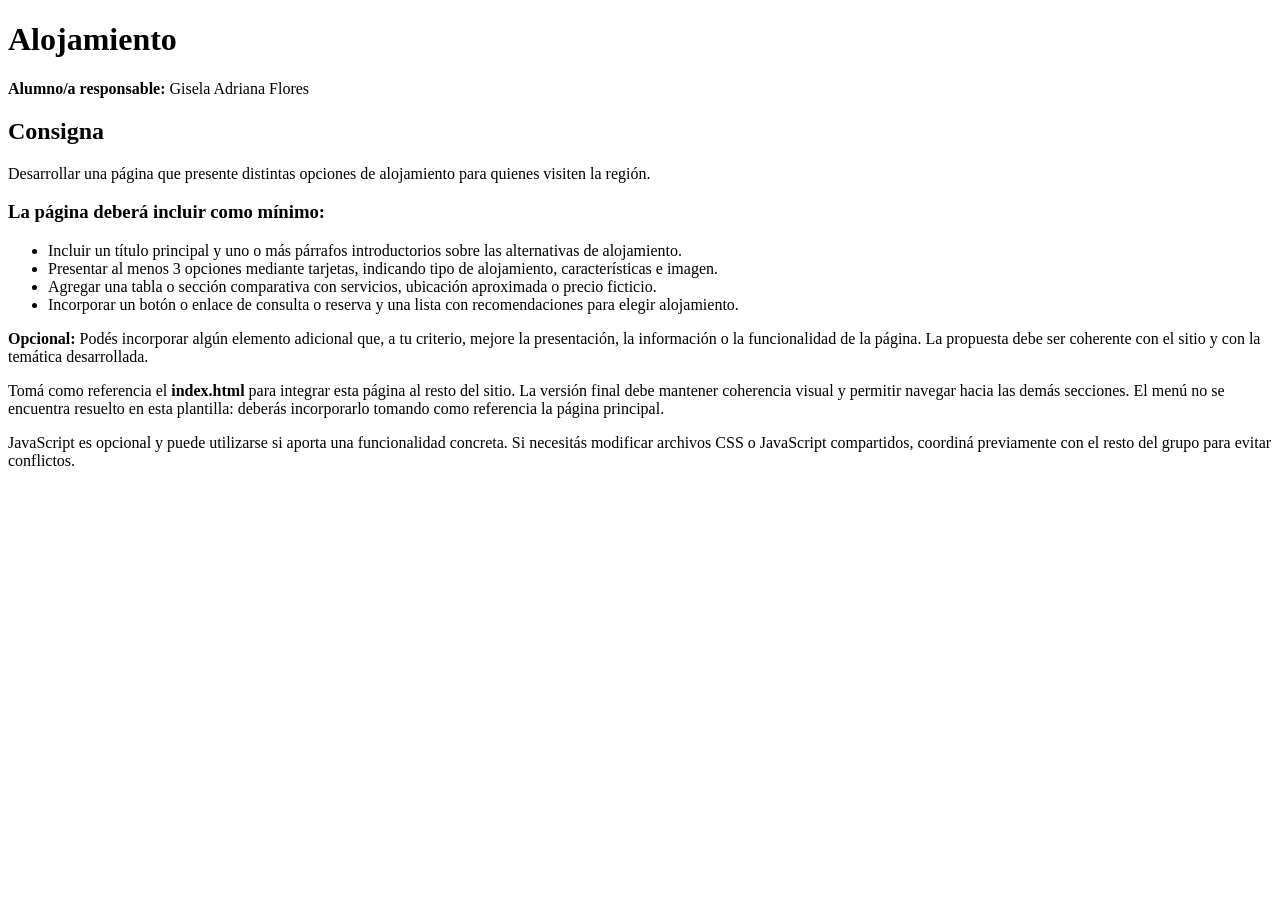
==== paginas/alojamiento.html @ 5b87d562 "Proyecto base turismo" ====
<!doctype html>
<html lang="es">
<head>
  <meta charset="utf-8">
  <meta name="viewport" content="width=device-width, initial-scale=1">
  <title>Alojamiento | Explora Patagonia</title>
</head>
<body>

  <h1>Alojamiento</h1>

  <p><strong>Alumno/a responsable:</strong> Gisela Adriana Flores</p>

  <h2>Consigna</h2>

  <p>Desarrollar una página que presente distintas opciones de alojamiento para quienes visiten la región.</p>

  <h3>La página deberá incluir como mínimo:</h3>

  <ul>
        <li>Incluir un título principal y uno o más párrafos introductorios sobre las alternativas de alojamiento.</li>
        <li>Presentar al menos 3 opciones mediante tarjetas, indicando tipo de alojamiento, características e imagen.</li>
        <li>Agregar una tabla o sección comparativa con servicios, ubicación aproximada o precio ficticio.</li>
        <li>Incorporar un botón o enlace de consulta o reserva y una lista con recomendaciones para elegir alojamiento.</li>
  </ul>

  <p>
    <strong>Opcional:</strong> Podés incorporar algún elemento adicional que, a tu criterio,
    mejore la presentación, la información o la funcionalidad de la página.
    La propuesta debe ser coherente con el sitio y con la temática desarrollada.
  </p>

  <p>
    Tomá como referencia el <strong>index.html</strong> para integrar esta página al resto del sitio.
    La versión final debe mantener coherencia visual y permitir navegar hacia las demás secciones.
    El menú no se encuentra resuelto en esta plantilla: deberás incorporarlo tomando como referencia
    la página principal.
  </p>

  <p>
    JavaScript es opcional y puede utilizarse si aporta una funcionalidad concreta.
    Si necesitás modificar archivos CSS o JavaScript compartidos, coordiná previamente con el resto del grupo
    para evitar conflictos.
  </p>

</body>
</html>
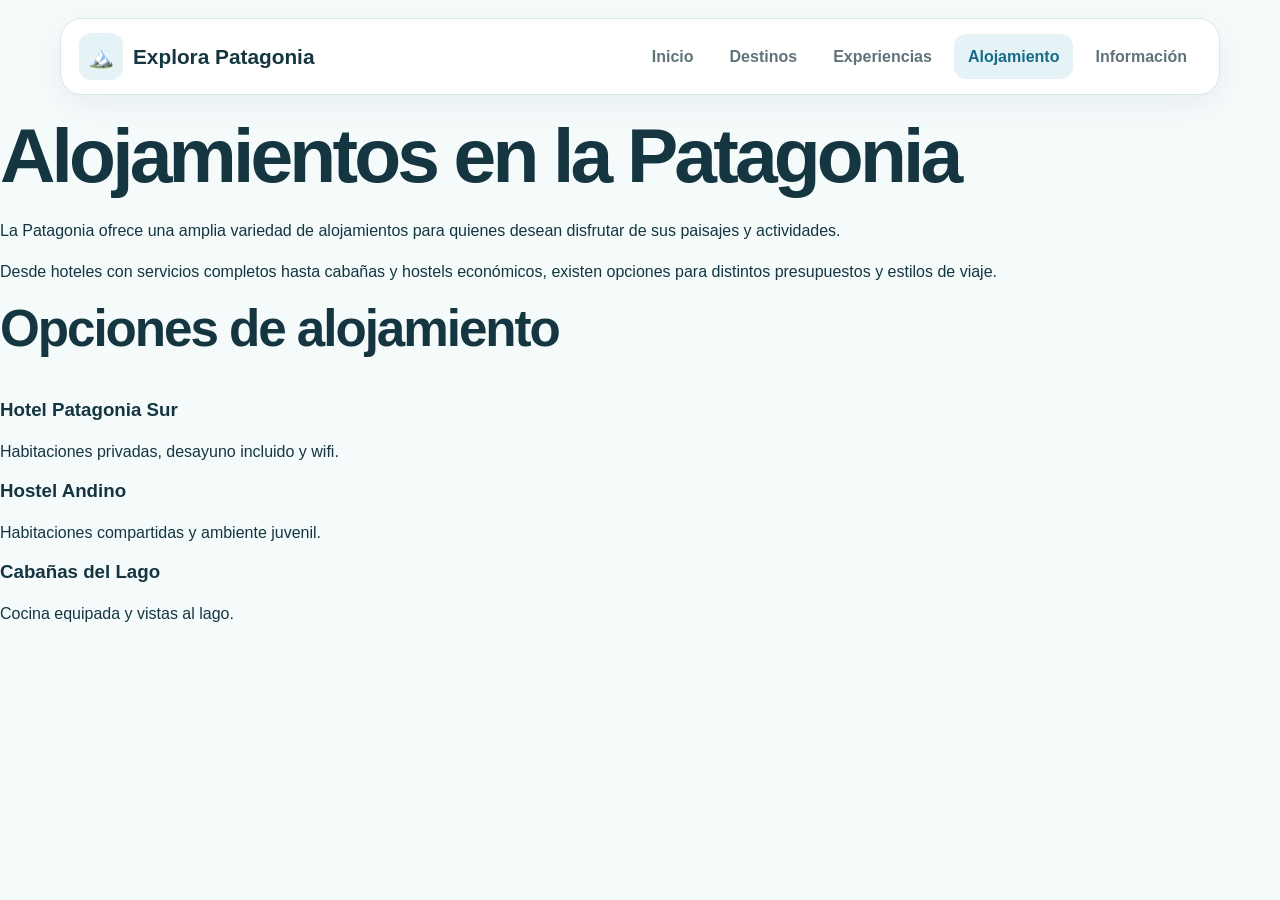
==== commit ecd43739: "Update alojamiento.html" ====
--- a/paginas/alojamiento.html
+++ b/paginas/alojamiento.html
@@ -4,44 +4,65 @@
   <meta charset="utf-8">
   <meta name="viewport" content="width=device-width, initial-scale=1">
   <title>Alojamiento | Explora Patagonia</title>
+
+  <link rel="stylesheet" href="../css/estilos.css">
 </head>
+
 <body>
 
-  <h1>Alojamiento</h1>
+  <header class="topbar">
+  <a class="logo" href="../index.html">
+    <span>🏔️</span> Explora Patagonia
+  </a>
 
-  <p><strong>Alumno/a responsable:</strong> Gisela Adriana Flores</p>
+  <button id="menuBtn" class="menuBtn" aria-label="Abrir menú">☰</button>
 
-  <h2>Consigna</h2>
+  <nav id="menu" class="menu">
+    <a href="../index.html">Inicio</a>
+    <a href="destinos.html">Destinos</a>
+    <a href="experiencias.html">Experiencias</a>
+    <a class="activo" href="alojamiento.html">Alojamiento</a>
+    <a href="informacion.html">Información</a>
+  </nav>
+</header>
 
-  <p>Desarrollar una página que presente distintas opciones de alojamiento para quienes visiten la región.</p>
+<main>
 
-  <h3>La página deberá incluir como mínimo:</h3>
-
-  <ul>
-        <li>Incluir un título principal y uno o más párrafos introductorios sobre las alternativas de alojamiento.</li>
-        <li>Presentar al menos 3 opciones mediante tarjetas, indicando tipo de alojamiento, características e imagen.</li>
-        <li>Agregar una tabla o sección comparativa con servicios, ubicación aproximada o precio ficticio.</li>
-        <li>Incorporar un botón o enlace de consulta o reserva y una lista con recomendaciones para elegir alojamiento.</li>
-  </ul>
+  <h1>Alojamientos en la Patagonia</h1>
 
   <p>
-    <strong>Opcional:</strong> Podés incorporar algún elemento adicional que, a tu criterio,
-    mejore la presentación, la información o la funcionalidad de la página.
-    La propuesta debe ser coherente con el sitio y con la temática desarrollada.
+    La Patagonia ofrece una amplia variedad de alojamientos para quienes desean
+    disfrutar de sus paisajes y actividades.
   </p>
 
   <p>
-    Tomá como referencia el <strong>index.html</strong> para integrar esta página al resto del sitio.
-    La versión final debe mantener coherencia visual y permitir navegar hacia las demás secciones.
-    El menú no se encuentra resuelto en esta plantilla: deberás incorporarlo tomando como referencia
-    la página principal.
+    Desde hoteles con servicios completos hasta cabañas y hostels económicos,
+    existen opciones para distintos presupuestos y estilos de viaje.
   </p>
 
-  <p>
-    JavaScript es opcional y puede utilizarse si aporta una funcionalidad concreta.
-    Si necesitás modificar archivos CSS o JavaScript compartidos, coordiná previamente con el resto del grupo
-    para evitar conflictos.
-  </p>
+  <section>
+    <h2>Opciones de alojamiento</h2>
 
+    <article>
+      <h3>Hotel Patagonia Sur</h3>
+      <p>Habitaciones privadas, desayuno incluido y wifi.</p>
+    </article>
+
+    <article>
+      <h3>Hostel Andino</h3>
+      <p>Habitaciones compartidas y ambiente juvenil.</p>
+    </article>
+ 
+
+    <article>
+      <h3>Cabañas del Lago</h3>
+      <p>Cocina equipada y vistas al lago.</p>
+    </article>
+ </section>
+    
+
+</main>
+
+<script src="../js/script.js"></script>
 </body>
 </html>
--- a/css/estilos.css
+++ b/css/estilos.css
@@ -0,0 +1,23 @@
+*{box-sizing:border-box}html{scroll-behavior:smooth}
+:root{--azul:#176b87;--oscuro:#153640;--texto:#60737a;--fondo:#f5fafb;--blanco:#fff;--borde:#d9e8ec;--suave:#e6f3f6;--sombra:0 18px 45px rgba(21,54,64,.10)}
+body{margin:0;font-family:Arial,Helvetica,sans-serif;background:var(--fondo);color:var(--oscuro);line-height:1.6}
+a{text-decoration:none;color:inherit}.contenedor{width:min(1160px,calc(100% - 32px));margin:auto}
+.topbar{width:min(1160px,calc(100% - 32px));margin:18px auto;display:flex;align-items:center;justify-content:space-between;gap:24px;padding:14px 18px;background:#fff;border:1px solid var(--borde);border-radius:22px;position:sticky;top:12px;z-index:10;box-shadow:0 10px 30px rgba(21,54,64,.06)}
+.logo{font-size:1.3rem;font-weight:800;display:flex;gap:10px;align-items:center}.logo span{background:var(--suave);padding:7px 9px;border-radius:12px}
+.menu{display:flex;gap:8px}.menu a{padding:10px 14px;border-radius:12px;color:var(--texto);font-weight:700}.menu a:hover,.menu .activo{background:var(--suave);color:var(--azul)}
+.menuBtn{display:none;border:0;background:var(--suave);font-size:1.35rem;width:44px;height:44px;border-radius:12px;cursor:pointer}
+.hero{display:grid;grid-template-columns:1.05fr .95fr;gap:48px;align-items:center;min-height:530px;padding:40px 0}
+.tag{display:inline-block;background:var(--suave);color:var(--azul);font-weight:800;font-size:.82rem;text-transform:uppercase;letter-spacing:.06em;padding:7px 11px;border-radius:999px}
+h1,h2,h3{line-height:1.1;margin-top:0}h1{font-size:clamp(2.6rem,6vw,5rem);letter-spacing:-.05em;margin:14px 0 20px}h2{font-size:clamp(2rem,4vw,3.2rem);letter-spacing:-.04em}
+.lead,.titulo p,.card p,.footer p,.texto{color:var(--texto)}.lead{font-size:1.08rem;max-width:680px}
+.acciones{display:flex;gap:12px;flex-wrap:wrap;margin-top:28px}.btn{display:inline-block;border:0;border-radius:14px;padding:13px 18px;font-weight:800;cursor:pointer;font-size:1rem}.primario{background:var(--azul);color:#fff}.secundario{background:#fff;border:1px solid var(--borde);color:var(--oscuro)}
+.heroVisual{position:relative;min-height:390px}.heroVisual:before{content:"";position:absolute;width:310px;height:310px;border-radius:50%;background:#dbeff3;left:50%;top:50%;transform:translate(-50%,-50%)}
+.featureCard{position:absolute;width:250px;background:#fff;border:1px solid var(--borde);border-radius:26px;padding:28px;box-shadow:var(--sombra);display:flex;flex-direction:column;gap:7px;top:20px;left:0;transform:rotate(-5deg)}
+.featureCard.secundaria{right:0;left:auto;top:auto;bottom:20px;transform:rotate(5deg)}.featureCard span{font-size:4rem}.featureCard b{font-size:1.35rem}.featureCard small{color:var(--texto)}
+.stats{display:grid;grid-template-columns:repeat(3,1fr);gap:16px;margin-bottom:80px}.stats article{background:#fff;border:1px solid var(--borde);border-radius:20px;padding:24px;display:flex;flex-direction:column}.stats strong{font-size:2rem;color:var(--azul)}.stats span{color:var(--texto)}
+.seccion{margin-bottom:85px}.titulo{max-width:720px;margin-bottom:30px}.grid{display:grid;grid-template-columns:repeat(4,1fr);gap:18px}.card{background:#fff;border:1px solid var(--borde);border-radius:24px;padding:26px;min-height:270px;display:flex;flex-direction:column;transition:.2s}.card:hover{transform:translateY(-6px);box-shadow:var(--sombra)}.card .icono{font-size:2rem;background:var(--suave);width:58px;height:58px;display:grid;place-items:center;border-radius:16px;margin-bottom:26px}.card b{margin-top:auto;color:var(--azul)}
+.dosColumnas{display:grid;grid-template-columns:1fr 1fr;gap:36px;align-items:start;margin-bottom:85px}.check{list-style:none;padding:0}.check li{padding:8px 0 8px 30px;position:relative}.check li:before{content:"✓";position:absolute;left:0;color:var(--azul);font-weight:900}.nota{background:#fff;border:1px solid var(--borde);border-radius:24px;padding:28px;box-shadow:var(--sombra)}
+.footer{display:flex;justify-content:space-between;gap:20px;border-top:1px solid var(--borde);padding:30px 0}.footer p{margin:4px 0}.materia{text-align:right}
+@media(max-width:1000px){.grid{grid-template-columns:repeat(2,1fr)}}
+@media(max-width:850px){.hero,.dosColumnas{grid-template-columns:1fr}.stats{grid-template-columns:1fr}.footer{flex-direction:column}.heroVisual{min-height:330px}.materia{text-align:left}}
+@media(max-width:700px){.menuBtn{display:block}.menu{display:none;position:absolute;left:0;right:0;top:82px;background:#fff;border:1px solid var(--borde);border-radius:18px;padding:12px;flex-direction:column;box-shadow:var(--sombra)}.menu.abierto{display:flex}.featureCard{width:210px;padding:22px}.hero{padding-top:20px}.grid{grid-template-columns:1fr}}
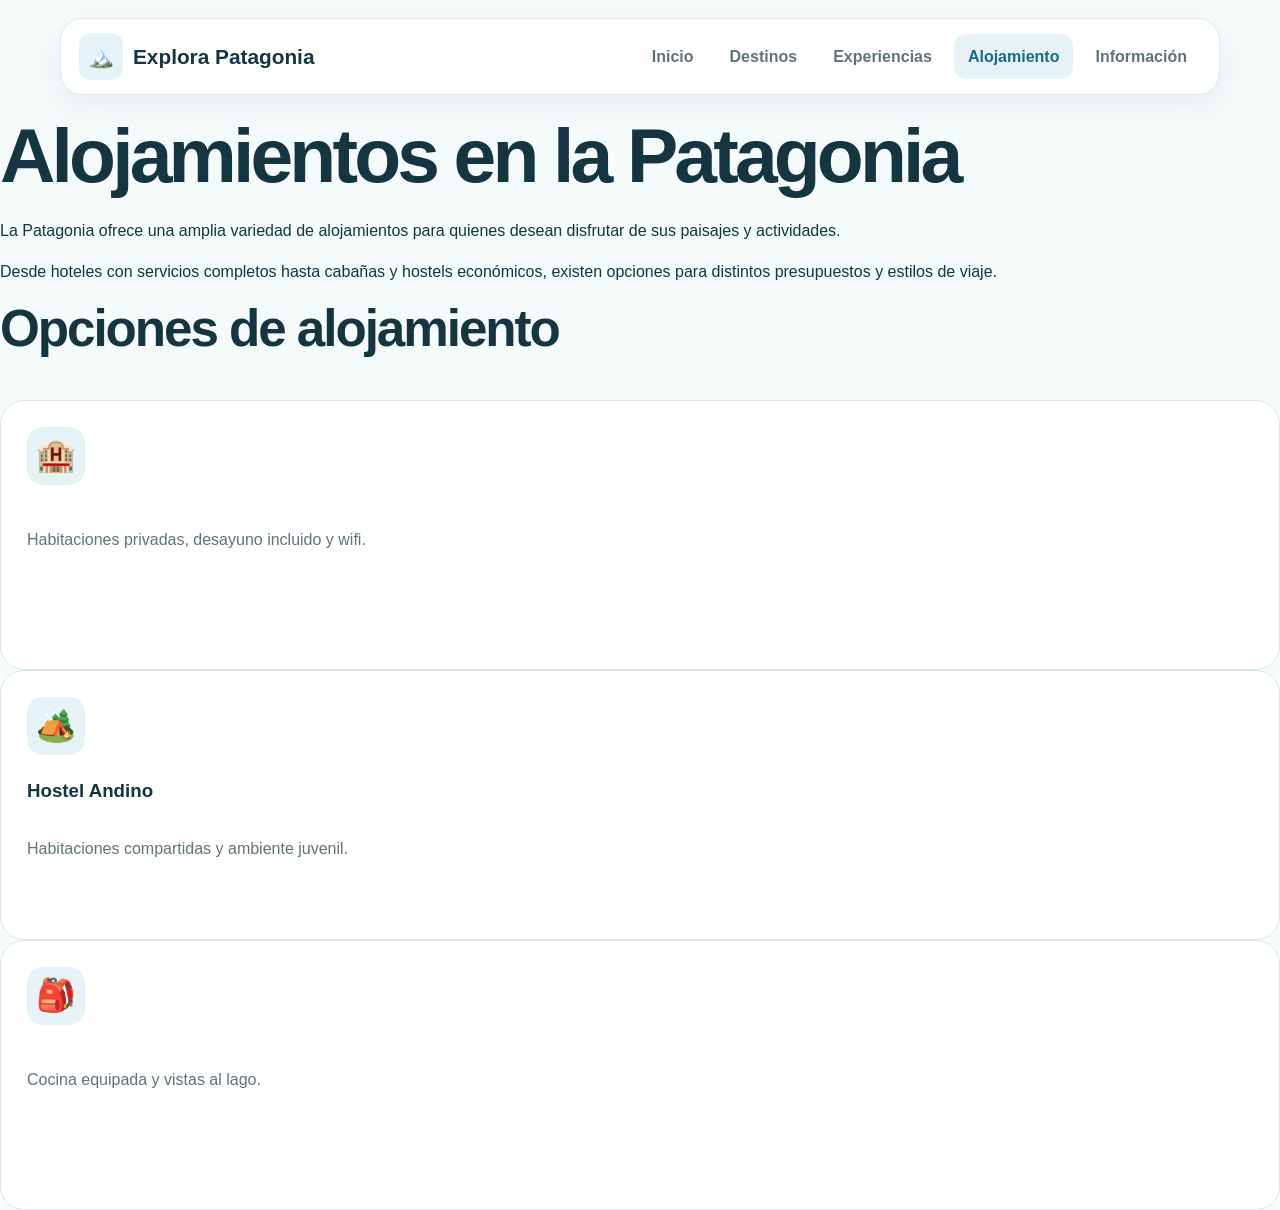
==== commit 56fe1c0f: "Update alojamiento.html" ====
--- a/paginas/alojamiento.html
+++ b/paginas/alojamiento.html
@@ -43,19 +43,20 @@
   <section>
     <h2>Opciones de alojamiento</h2>
 
-    <article>
-      <h3>Hotel Patagonia Sur</h3>
+    <article class="card">
+      <span class="icono">🏨</span>
       <p>Habitaciones privadas, desayuno incluido y wifi.</p>
     </article>
 
-    <article>
+   <article class="card">
+        <span class="icono">🏕️</span>
       <h3>Hostel Andino</h3>
       <p>Habitaciones compartidas y ambiente juvenil.</p>
     </article>
  
 
-    <article>
-      <h3>Cabañas del Lago</h3>
+   <article class="card">
+        <span class="icono">🎒</span>
       <p>Cocina equipada y vistas al lago.</p>
     </article>
  </section>
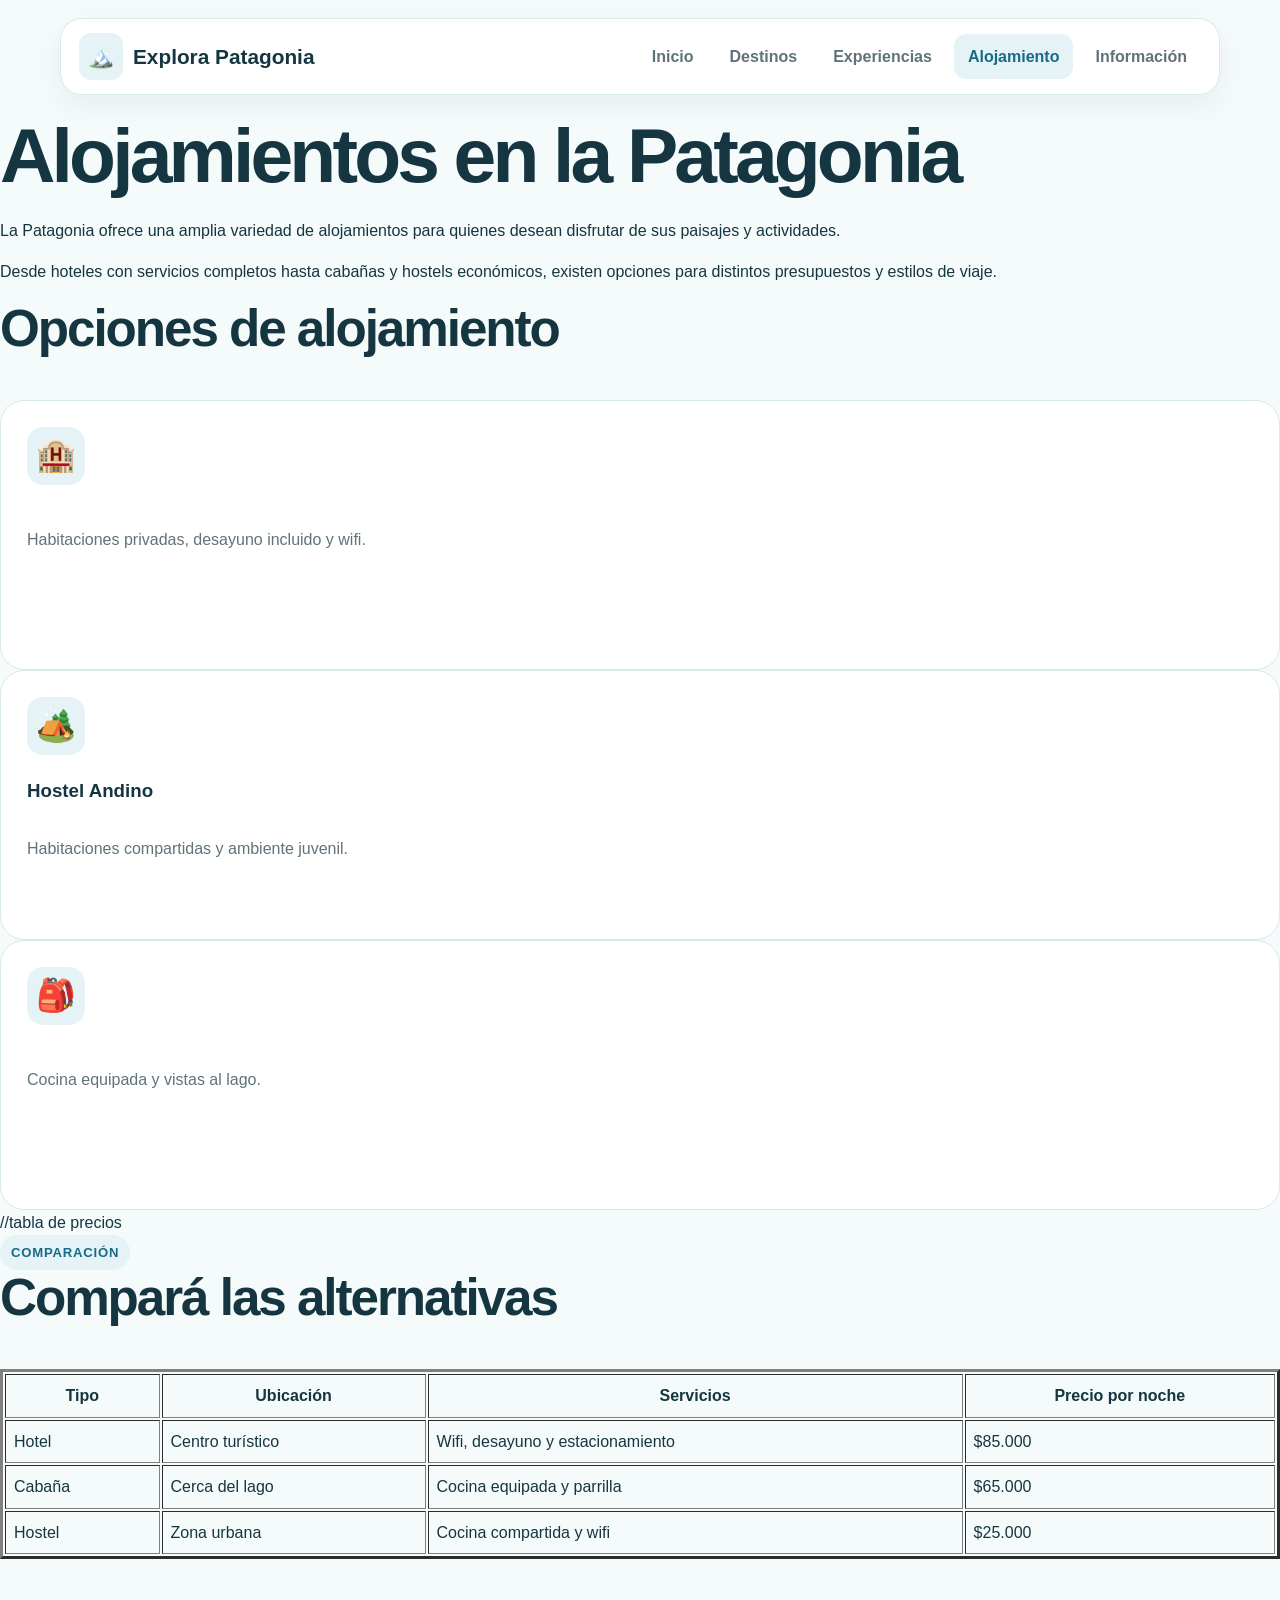
==== commit df312576: "Update alojamiento.html" ====
--- a/paginas/alojamiento.html
+++ b/paginas/alojamiento.html
@@ -60,6 +60,44 @@
       <p>Cocina equipada y vistas al lago.</p>
     </article>
  </section>
+
+//tabla de precios
+   <section class="seccion">
+    <div class="titulo">
+      <span class="tag">Comparación</span>
+      <h2>Compará las alternativas</h2>
+    </div>
+
+    <table border="3" cellpadding="8" cellspacing="2" width="100%">
+      <tr>
+        <th>Tipo</th>
+        <th>Ubicación</th>
+        <th>Servicios</th>
+        <th>Precio por noche</th>
+      </tr>
+
+      <tr>
+        <td>Hotel</td>
+        <td>Centro turístico</td>
+        <td>Wifi, desayuno y estacionamiento</td>
+        <td>$85.000</td>
+      </tr>
+
+      <tr>
+        <td>Cabaña</td>
+        <td>Cerca del lago</td>
+        <td>Cocina equipada y parrilla</td>
+        <td>$65.000</td>
+      </tr>
+
+      <tr>
+        <td>Hostel</td>
+        <td>Zona urbana</td>
+        <td>Cocina compartida y wifi</td>
+        <td>$25.000</td>
+      </tr>
+    </table>
+  </section>
     
 
 </main>
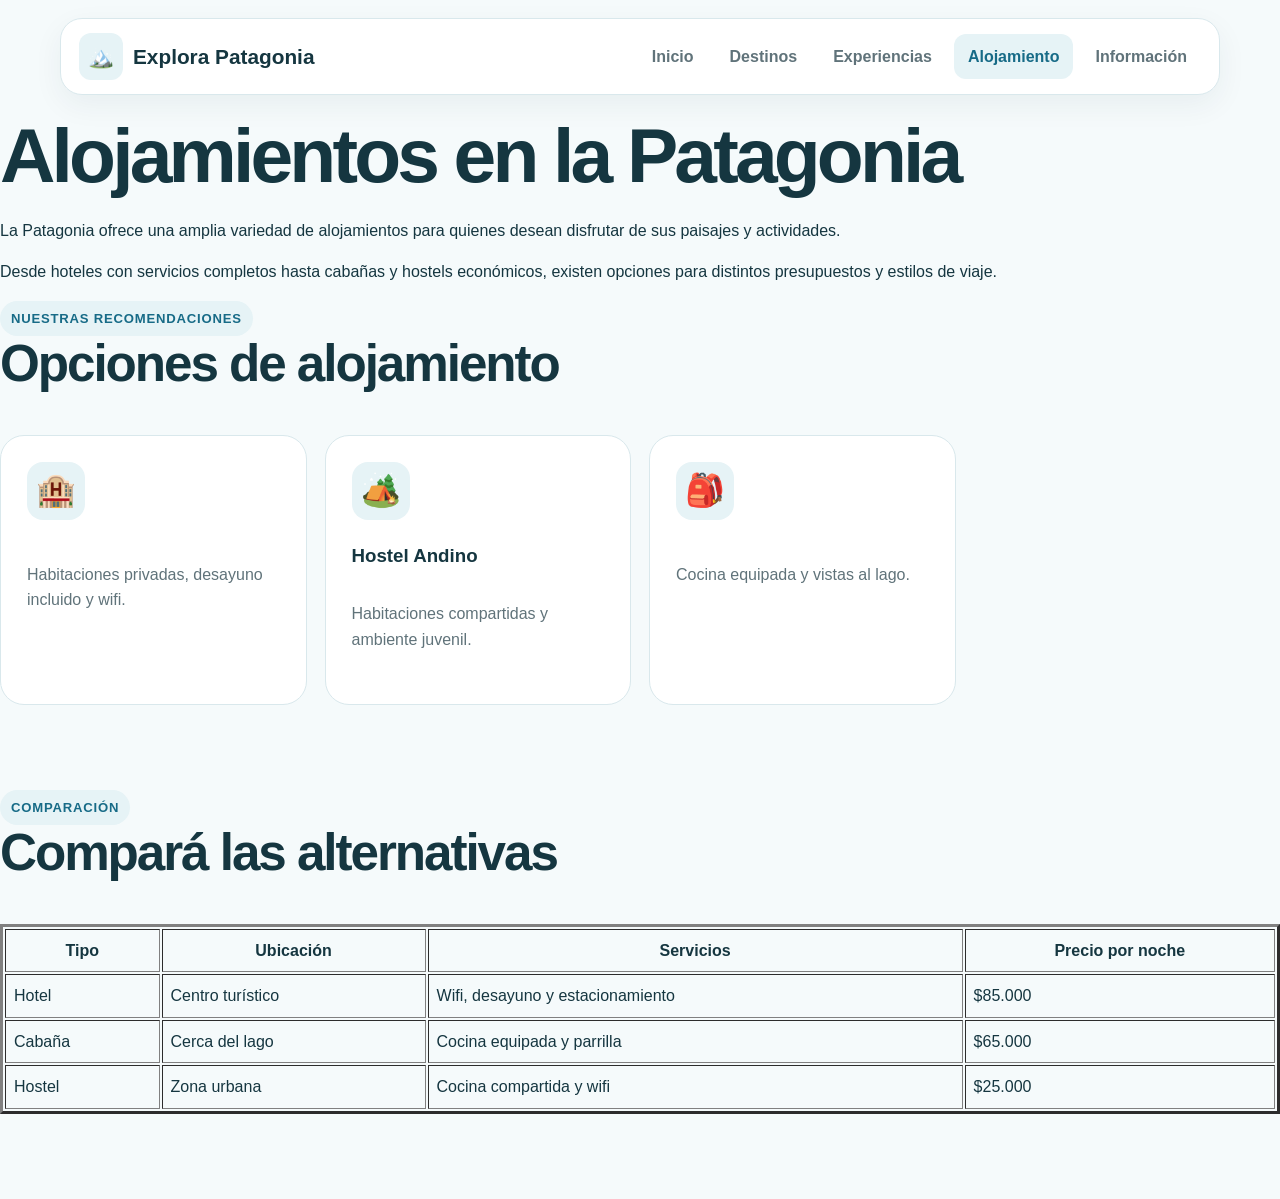
==== commit 3faf4a30: "Update alojamiento.html" ====
--- a/paginas/alojamiento.html
+++ b/paginas/alojamiento.html
@@ -40,9 +40,13 @@
     existen opciones para distintos presupuestos y estilos de viaje.
   </p>
 
-  <section>
+   <section class="seccion">
+    <span class="tag">Nuestras recomendaciones</span>
     <h2>Opciones de alojamiento</h2>
 
+     <div class="grid">
+
+      
     <article class="card">
       <span class="icono">🏨</span>
       <p>Habitaciones privadas, desayuno incluido y wifi.</p>
@@ -60,8 +64,8 @@
       <p>Cocina equipada y vistas al lago.</p>
     </article>
  </section>
+</div>
 
-//tabla de precios
    <section class="seccion">
     <div class="titulo">
       <span class="tag">Comparación</span>
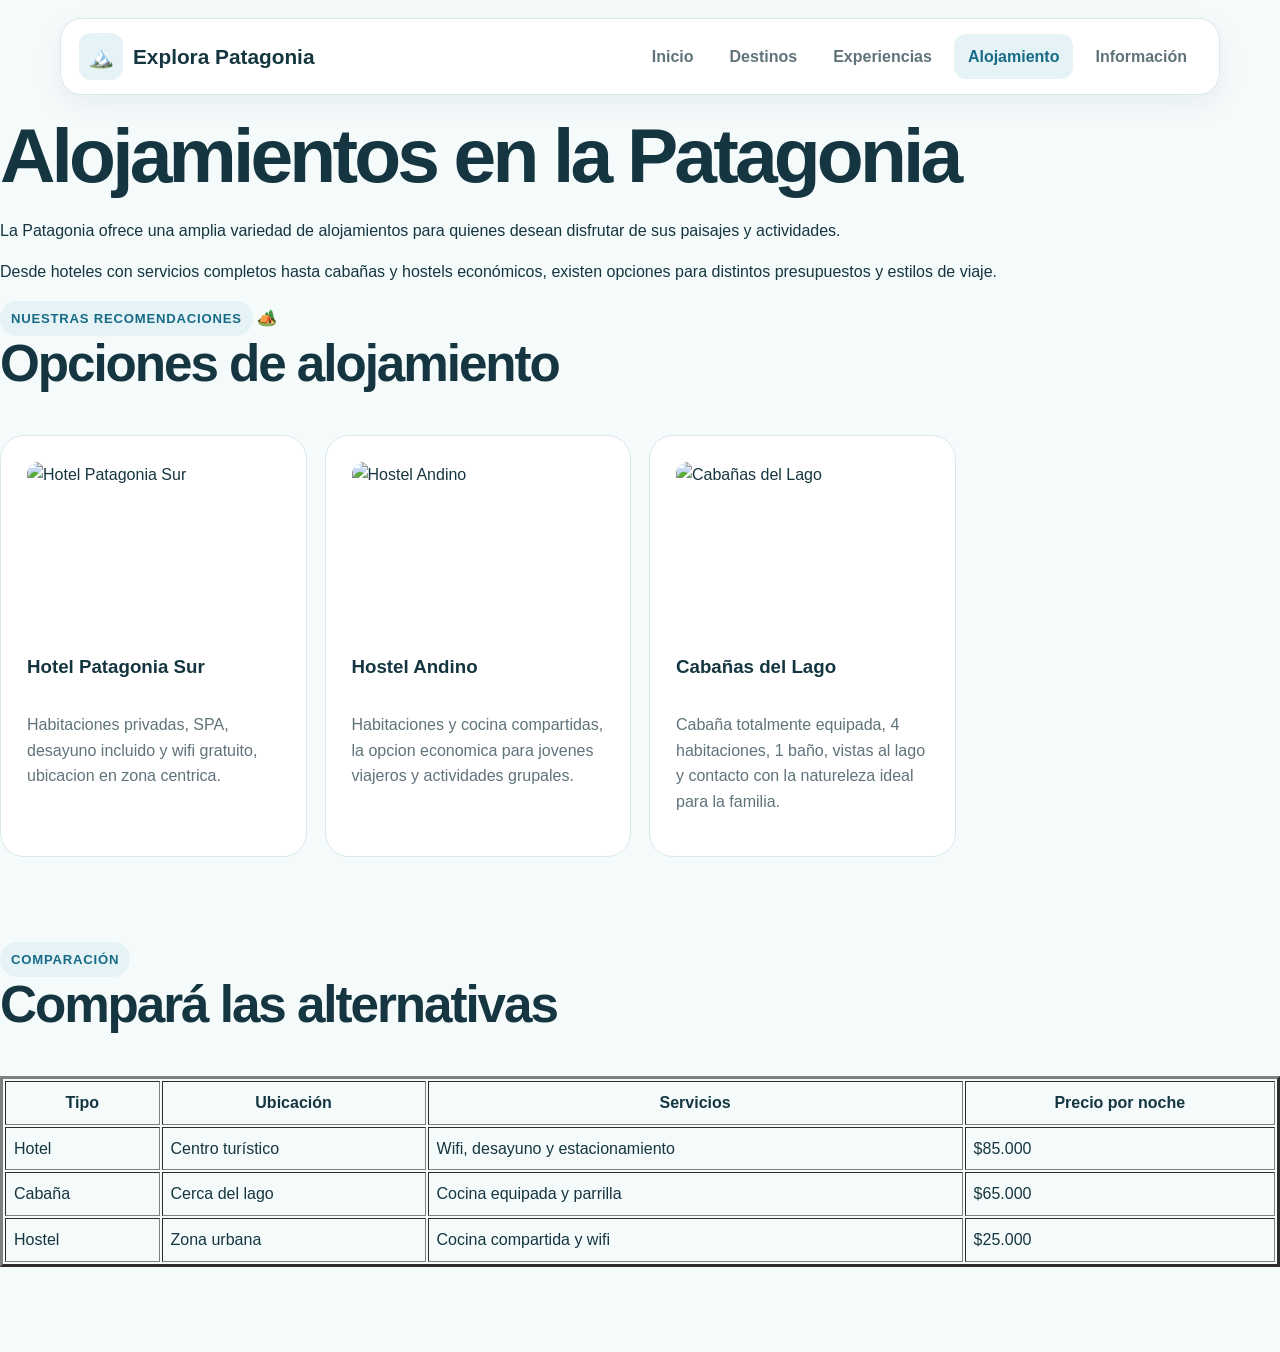
==== commit ab8aee03: "Update alojamiento.html" ====
--- a/paginas/alojamiento.html
+++ b/paginas/alojamiento.html
@@ -40,31 +40,37 @@
     existen opciones para distintos presupuestos y estilos de viaje.
   </p>
 
-   <section class="seccion">
+  <section class="seccion">
     <span class="tag">Nuestras recomendaciones</span>
+   <span class="icono">🏕️</span>
     <h2>Opciones de alojamiento</h2>
 
      <div class="grid">
 
-      
     <article class="card">
-      <span class="icono">🏨</span>
-      <p>Habitaciones privadas, desayuno incluido y wifi.</p>
+    
+       <img class="img-alojamiento"src="../img/Hotel.png"alt="Hotel Patagonia Sur">
+      <h3>Hotel Patagonia Sur</h3>
+      <p>Habitaciones privadas, SPA, desayuno incluido y wifi gratuito, ubicacion en zona centrica.</p>
     </article>
 
    <article class="card">
-        <span class="icono">🏕️</span>
-      <h3>Hostel Andino</h3>
-      <p>Habitaciones compartidas y ambiente juvenil.</p>
+       
+        <img class="img-alojamiento"src="../img/hostel.png" alt="Hostel Andino">
+       <h3>Hostel Andino</h3>
+      <p>Habitaciones y cocina compartidas, la opcion economica para jovenes viajeros y actividades grupales.</p>
     </article>
  
 
    <article class="card">
-        <span class="icono">🎒</span>
-      <p>Cocina equipada y vistas al lago.</p>
+        
+        <img class="img-alojamiento"src="../img/Cabañas.png" alt="Cabañas del Lago">
+        <h3>Cabañas del Lago</h3>
+      <p>Cabaña totalmente equipada, 4 habitaciones, 1 baño, vistas al lago y contacto con la natureleza ideal para la familia.</p>
     </article>
  </section>
 </div>
+
 
    <section class="seccion">
     <div class="titulo">
--- a/css/estilos.css
+++ b/css/estilos.css
@@ -21,3 +21,11 @@
 @media(max-width:1000px){.grid{grid-template-columns:repeat(2,1fr)}}
 @media(max-width:850px){.hero,.dosColumnas{grid-template-columns:1fr}.stats{grid-template-columns:1fr}.footer{flex-direction:column}.heroVisual{min-height:330px}.materia{text-align:left}}
 @media(max-width:700px){.menuBtn{display:block}.menu{display:none;position:absolute;left:0;right:0;top:82px;background:#fff;border:1px solid var(--borde);border-radius:18px;padding:12px;flex-direction:column;box-shadow:var(--sombra)}.menu.abierto{display:flex}.featureCard{width:210px;padding:22px}.hero{padding-top:20px}.grid{grid-template-columns:1fr}}
+
+.img-alojamiento{
+    width:100%;
+    height:180px;
+    object-fit:cover;
+    border-radius:12px;
+    margin-bottom:15px;
+}
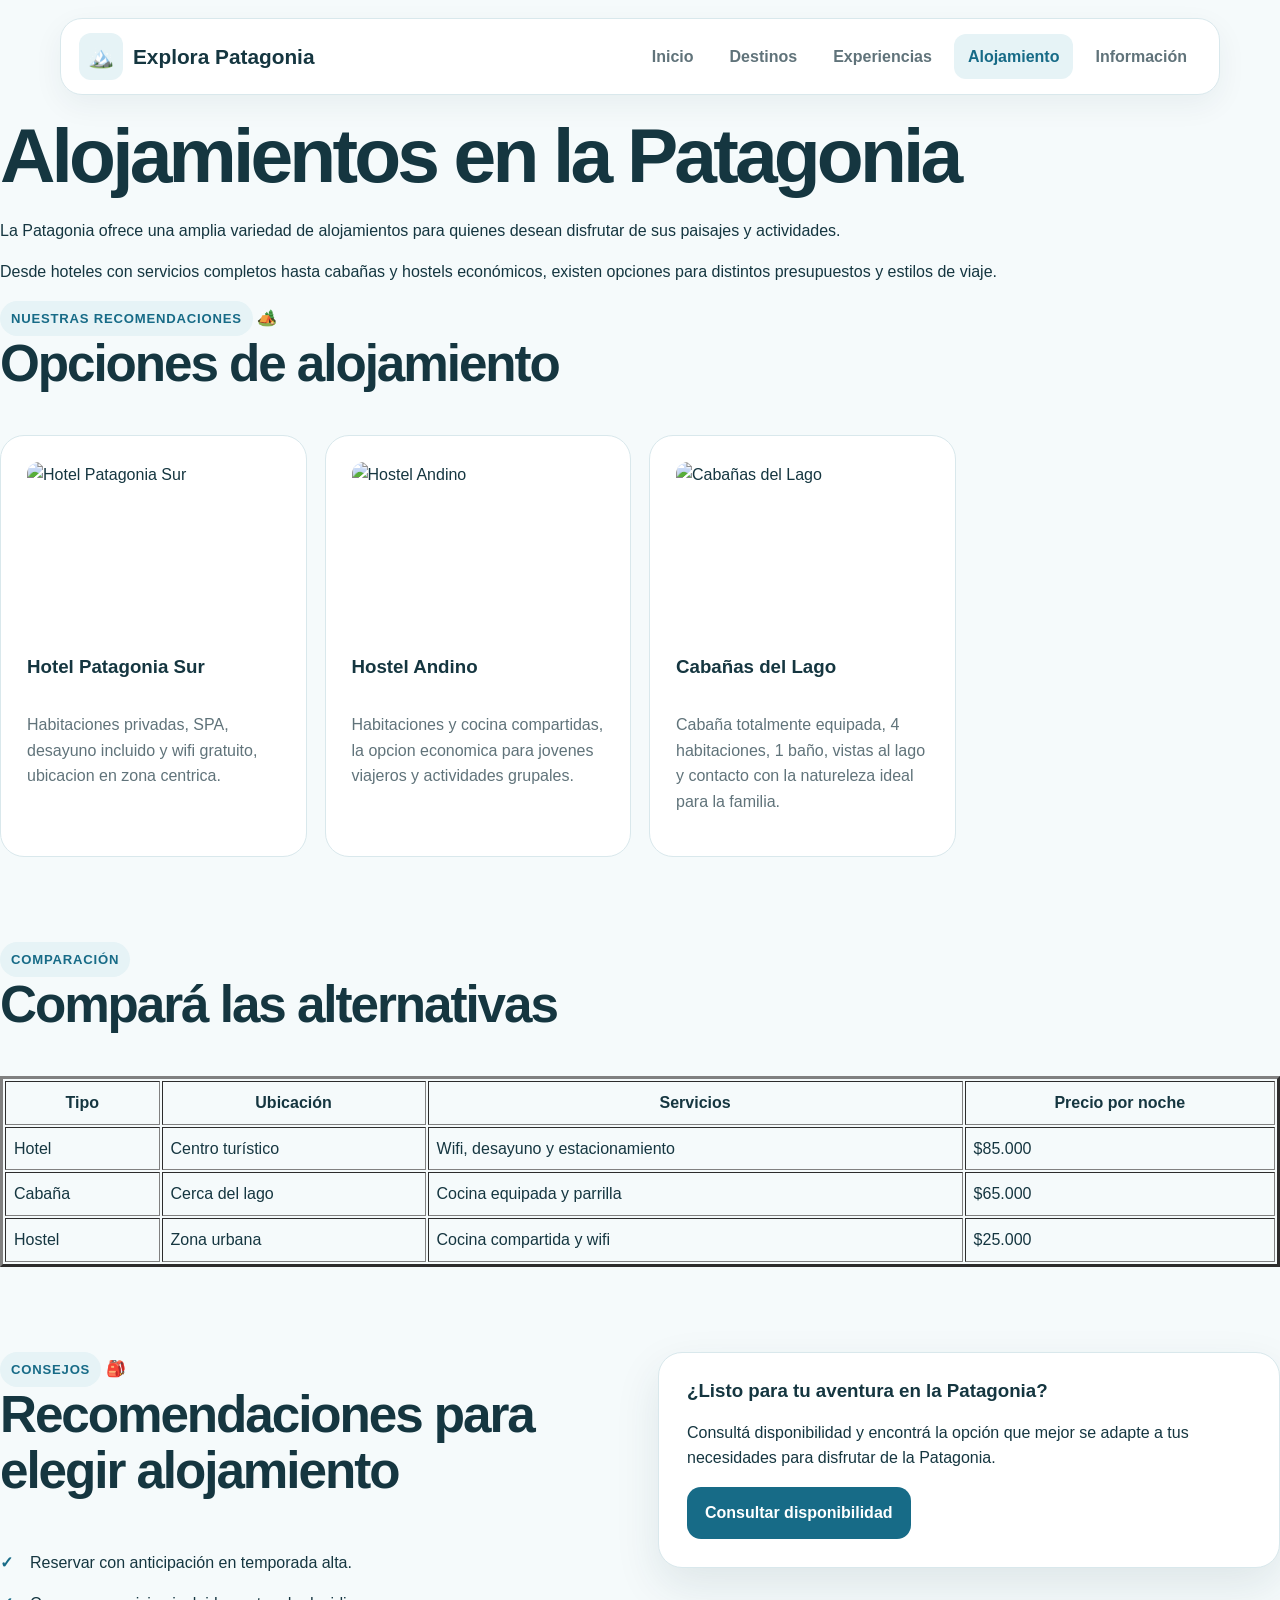
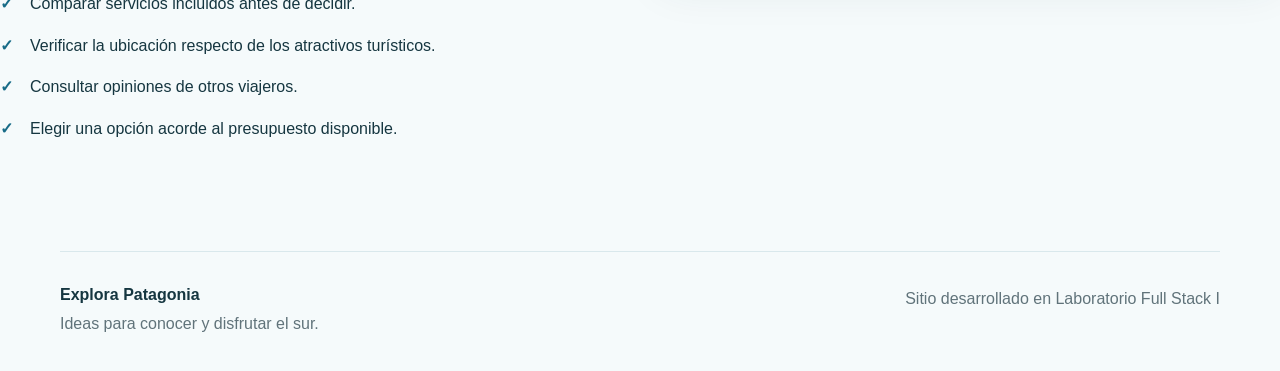
==== commit ac4e9564: "Update alojamiento.html" ====
--- a/paginas/alojamiento.html
+++ b/paginas/alojamiento.html
@@ -108,6 +108,44 @@
       </tr>
     </table>
   </section>
+
+
+  <section class="dosColumnas">
+
+    <div>
+      <span class="tag">Consejos</span> <span class="icono">🎒</span>
+      <h2>Recomendaciones para elegir alojamiento</h2>
+
+      <ul class="check">
+        <li>Reservar con anticipación en temporada alta.</li>
+        <li>Comparar servicios incluidos antes de decidir.</li>
+        <li>Verificar la ubicación respecto de los atractivos turísticos.</li>
+        <li>Consultar opiniones de otros viajeros.</li>
+        <li>Elegir una opción acorde al presupuesto disponible.</li>
+      </ul>
+    </div>
+
+    <div class="nota">
+      <h3>¿Listo para tu aventura en la Patagonia?</h3>
+
+      <p>
+        Consultá disponibilidad y encontrá la opción que mejor se adapte
+        a tus necesidades para disfrutar de la Patagonia.
+      </p>
+
+      <a class="btn primario" href="#">
+        Consultar disponibilidad
+      </a>
+    </div>
+
+  </section>
+
+
+<footer class="footer contenedor">
+  <div><b>Explora Patagonia</b><p>Ideas para conocer y disfrutar el sur.</p></div>
+  <p class="materia">Sitio desarrollado en Laboratorio Full Stack I</p>
+
+</footer>
     
 
 </main>
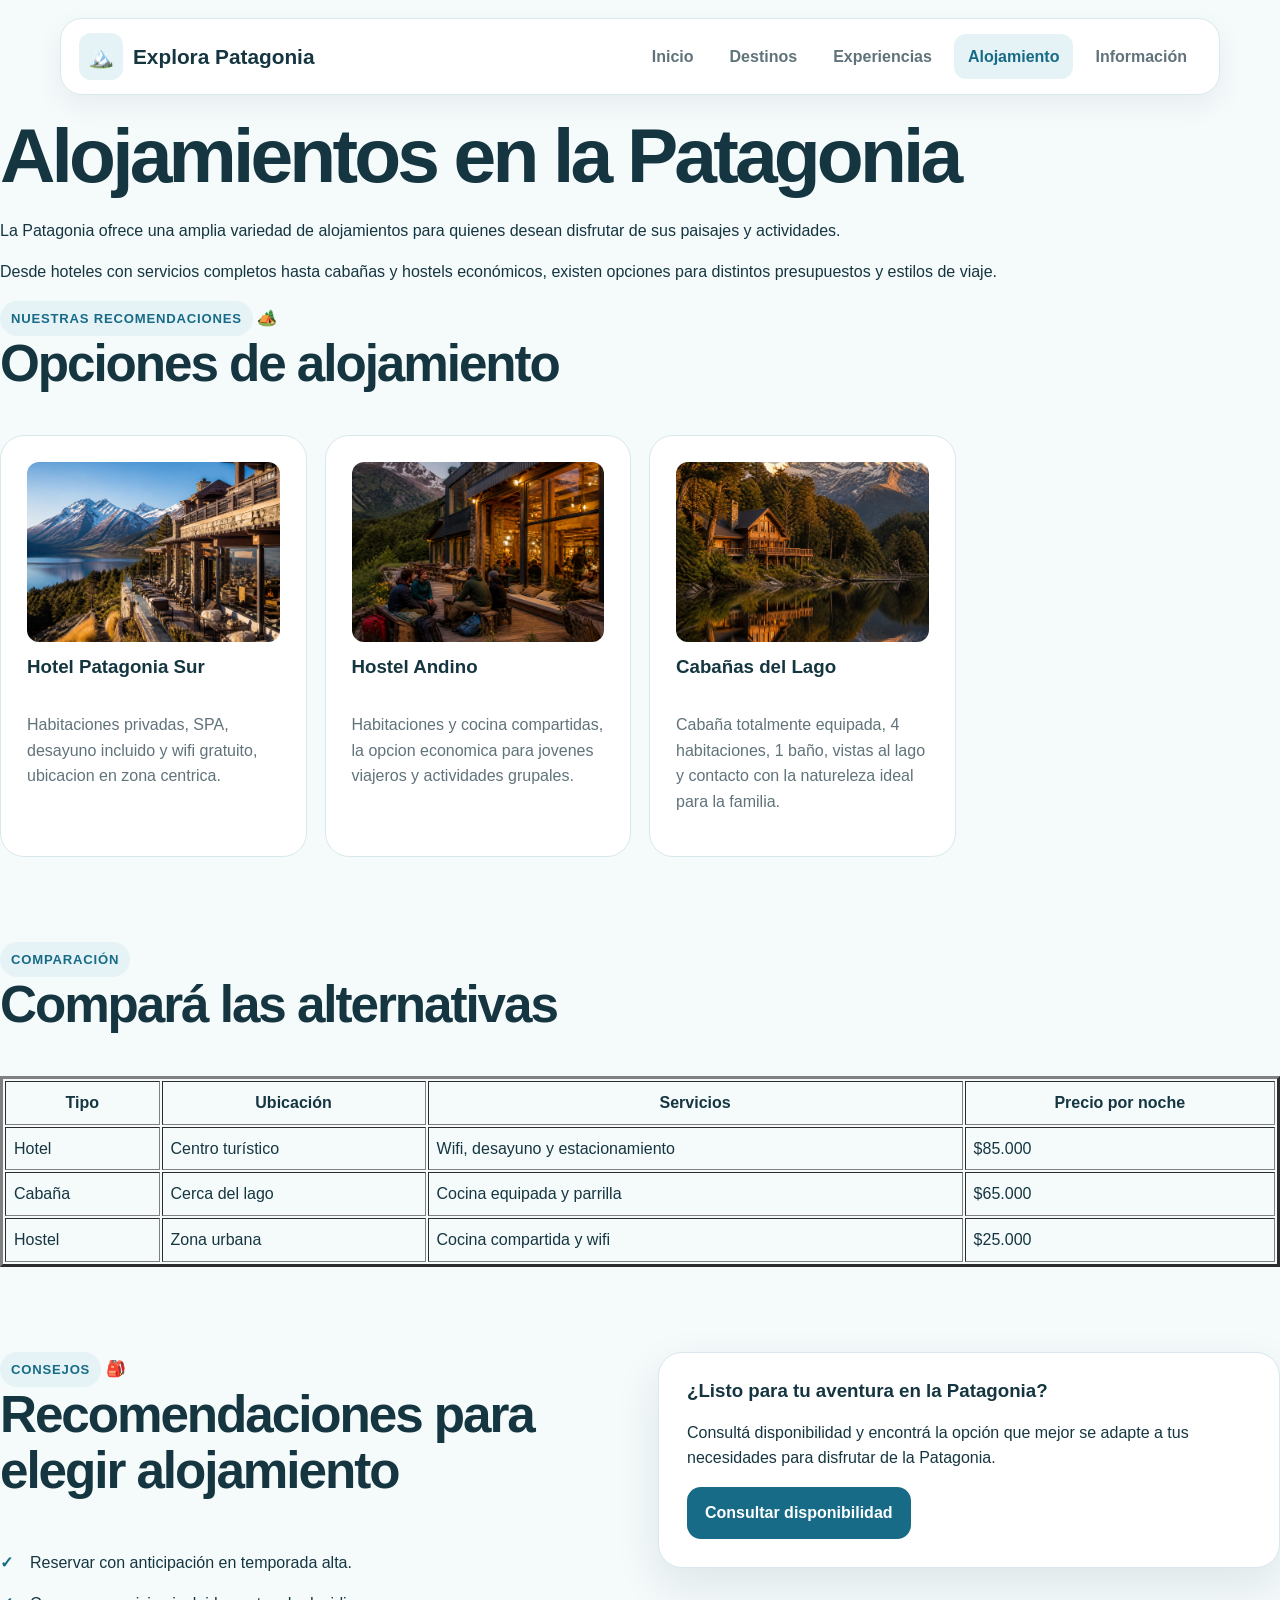
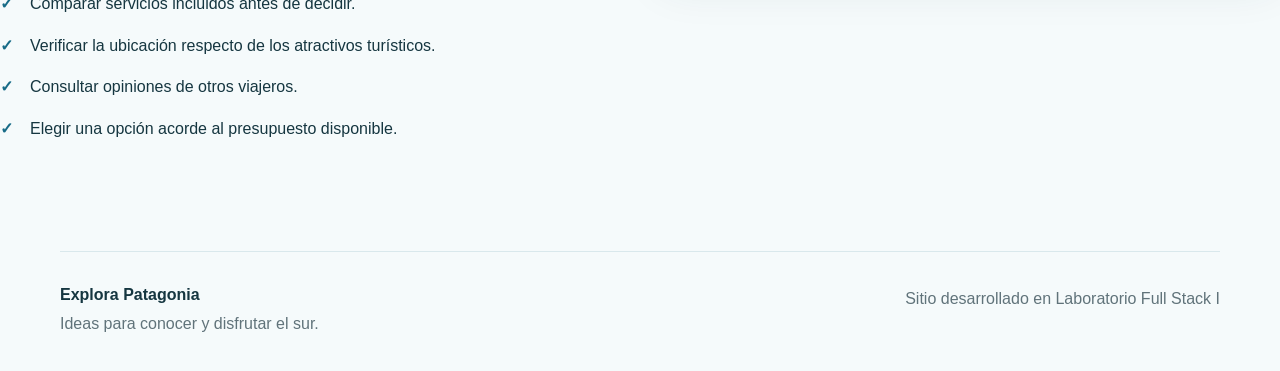
==== commit 032d5b56: "Fix image paths in alojamiento.html" ====
--- a/paginas/alojamiento.html
+++ b/paginas/alojamiento.html
@@ -49,14 +49,14 @@
 
     <article class="card">
     
-       <img class="img-alojamiento"src="../img/Hotel.png"alt="Hotel Patagonia Sur">
+       <img class="img-alojamiento"src="../img/img/Hotel.png"alt="Hotel Patagonia Sur">
       <h3>Hotel Patagonia Sur</h3>
       <p>Habitaciones privadas, SPA, desayuno incluido y wifi gratuito, ubicacion en zona centrica.</p>
     </article>
 
    <article class="card">
        
-        <img class="img-alojamiento"src="../img/hostel.png" alt="Hostel Andino">
+        <img class="img-alojamiento"src="../img/img/hostel.png" alt="Hostel Andino">
        <h3>Hostel Andino</h3>
       <p>Habitaciones y cocina compartidas, la opcion economica para jovenes viajeros y actividades grupales.</p>
     </article>
@@ -64,7 +64,7 @@
 
    <article class="card">
         
-        <img class="img-alojamiento"src="../img/Cabañas.png" alt="Cabañas del Lago">
+        <img class="img-alojamiento"src="../img/img/Cabañas.png" alt="Cabañas del Lago">
         <h3>Cabañas del Lago</h3>
       <p>Cabaña totalmente equipada, 4 habitaciones, 1 baño, vistas al lago y contacto con la natureleza ideal para la familia.</p>
     </article>
--- a/css/estilos.css
+++ b/css/estilos.css
@@ -29,3 +29,44 @@
     border-radius:12px;
     margin-bottom:15px;
 }
+
+.img-destinos {
+    width: 190px;
+    height: 180px;
+    object-fit: contain;
+    border-radius: 10px;
+}
+.img-destinos:hover {
+    transform: scale(2.02);
+    transform-origin: left center;
+}
+
+.img-experiencias {
+    width: 100%;
+    height: 180px;
+    object-fit: cover;
+    border-radius: 12px;
+    margin-bottom: 15px;
+}
+.imagen-presentacion {
+    width: 100vw;
+    height: 350px;
+    object-fit: cover;
+    display: block;
+    position: relative;
+    left: 50%;
+    transform: translateX(-50%);
+}
+
+/* Información (Gabriel)*/
+.info-tabla-wrap{overflow-x:auto;background:#fff;border:1px solid var(--borde);border-radius:24px;box-shadow:var(--sombra)}
+.info-tabla{width:100%;border-collapse:collapse;min-width:560px}
+.info-tabla th,.info-tabla td{padding:16px 20px;text-align:left;border-bottom:1px solid var(--borde)}
+.info-tabla th{background:var(--suave);color:var(--azul)}
+.info-tabla tr:last-child td{border-bottom:0}
+
+.info-intro{max-width:none;display:grid;grid-template-columns:1fr 1fr;gap:48px;align-items:center}
+.info-intro h1{font-size:clamp(2rem,4vw,3.2rem);letter-spacing:-.03em}
+.info-intro .info-foto{width:100%;aspect-ratio:3/2;height:auto;object-fit:cover;object-position:center;border-radius:24px;box-shadow:var(--sombra);display:block}
+@media(max-width:850px){.info-intro{grid-template-columns:1fr;gap:28px}}
+/*  Fin Información */
